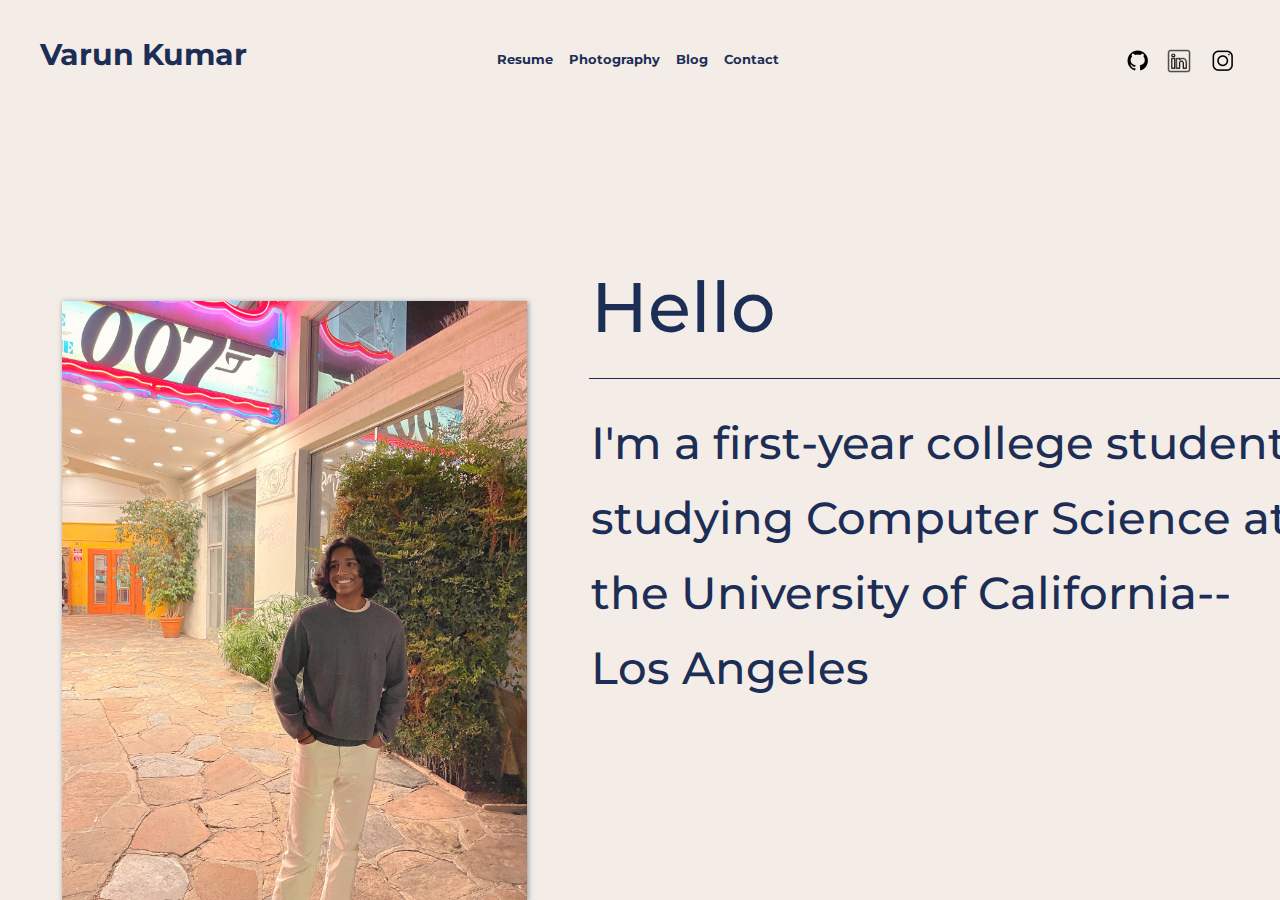
==== index.html @ e653359a "scaling" ====
<!doctype html>
<html>
<head>
	<meta charset="utf-8">
	<meta name="viewport" content="width=device-width, initial-scale=1">
	<title>Varun Kumar</title>
	<link rel="stylesheet" href="css/bootstrap.min.css">
	<link rel="stylesheet" href="css/bootstrap.css">
	<link href='https://fonts.googleapis.com/css?family=Montserrat' rel='stylesheet'>
	<style type="text/css">
	*{
		box-sizing: border-box;
	}
	html {
		background-color: #f4ece6;
	}
	h1 {
		font-size: 30px;
		text-align: center;
		color: #1c2e56;
		display: block;
		margin: 0px;
		font-family: 'Montserrat';
	}
	body {
		color:  #f4ece6;
		margin: 0;
		padding: 0;
	}
	.bio1 {
		position:absolute;
		width: 700px;
		top: 30%;
		left: 46.18%;
	}
	.bio1 h2{
		color: #1c2e56;
		font-family: 'Montserrat';
		font-size: 70px;
		line-height: 75px;
	}
	.bio {
		position:absolute;
		width: 700px;
		top: 45%;
		left: 46.18%;
	}
	.bio h2{
		color: #1c2e56;
		font-family: 'Montserrat';
		font-size: 45px;
		line-height: 75px;

	}
	.headerLine {
		position: absolute;
		width: 54%;
		height: 0px;
		border-bottom: 1px solid #1c2e56;
		top: 42%;
		right: 0%;
	}

	.footerIcons {
		display: flex;
		flex-wrap: nowrap;
		flex:  100%;
		position: absolute;
		right:  12%;
		top: 63px;
	}
	@media screen and (max-width: 991px) {
	  .footerIcons {
	   	position: absolute;
		left: 3.125%;
		top: 90px;
	  }
	}
	#icon1 {
		position: absolute;
		right: 0px !important;
		left:  0px;
		bottom:  -11px;
	}
	#icon2 {
		position: absolute;
		right: 0px !important;
		left:  40px;
		bottom:  -10.5px;
	}
	#icon3 {
		position: absolute;
		right: 0px !important;
		left:  85px;
		bottom:  -11px;
	}
	.heading1 {
		font-size: 30px;
		color: #1c2e56 !important;
		font-family: 'Montserrat';
		font-weight: bold;
		position: absolute;
		margin:  0px;
		top: 27px;
		left: 3.125%;
	}
	.heading2 {
		position: absolute;
		top: 42px;
		left:  38.194%;
	}
	.heading2 a{
		font-size: 13px;
		color: #1c2e56 !important;
		font-family: 'Montserrat';
		font-weight: bold;
	}
	.btn1 {
		position: relative;
		left:  80%;
		top:  35px;
	}
	
	@media screen and (max-width: 991px) {
	  .heading2 {
	   left: 80%;
	   top:  80px;

	  }
	  .heading2 a {
	  	font-size: 10px;
	  }
	}
	@media screen and (max-width: 400px) {
	  .heading2 {
	   left: 79%;
	   top:  80px;

	  }
	  .heading2 a {
	  	font-size: 10px;
	  }
	}
	@media screen and (max-width: 400px) {
	  .heading2 {
	   left: 79%;
	   top:  80px;

	  }
	  .heading2 a {
	  	font-size: 10px;
	  }
	}
	#mainImg {
		position:absolute;
		bottom: 0%;
		left: 4.861%;
		opacity: 93%;
		box-shadow: 1px 1px 5px lightslategray;
		/*width: 35%;
		height: 75%;
		max-width: 35%;
		maxheight: 75%;*/
	}



@media screen and (max-width: 1150px) {
	  #mainImg {
	  	width: 90%;
	  	left: 0%;
	  	margin-left: 5%;
	  	position: absolute;
	  	top: 25vw;
	  }
	  .bio {
	  	position: relative;
	  	top:  144vw;
	  	width: 80vw;
	  	left: 5%;
	  	margin: 0px 0px 0px 0px;
	  	padding: 0px 0px 50px 0px;
	  	
	  }
	  .bio h2{
	  	font-size: 2.5vw;
	  	width: 80vw;
	  	line-height: 45px;
	  	margin: 0px 0px 0px 0px;
	  	padding: 0px 0px 100px 0px;
	  	
	  }
	  .bio1 {
	  	position: relative;
	  	top:  141vw;
	  	width: 80vw;
	  	left: 5%;
	  	margin: 0px;
	  }
	  .bio1 h2{
	  	font-size: 10vw;
	  	width: 80vw;
	  	right: 0%;
	  	margin: 0px;
	  }
	  .headerLine {
	  	position: relative;
	  	top:  149vw;
	  	width: 100%;
	  }
	}
	@media screen and (max-width: 785px) {
	  #mainImg {
	  	top: 30vw;
	  }
	  .bio {
	  	top:  144vw;
	  }
	  .bio1 {
	  	top:  142vw;
}
	  .headerLine {
	  	top:  153vw;
	  }
	}

		@media screen and (max-width: 680px) {
	  #mainImg {
	  	top: 35vw;
	  }
	  .bio {
	  	top:  149vw;
	  }
	  .bio1 {
	  	top:  147vw;
	}
	  .headerLine {
	  	top:  160vw;
	  }
	}
			@media screen and (max-width: 570px) {
	  #mainImg {
	  	top: 42vw;
	  }
	  .bio {
	  	top:  152vw;
	  }
	  .bio1 {
	  	top:  150vw;
	}
	  .headerLine {
	  	top:  165vw;
	  }
	}
				@media screen and (max-width: 500px) {
	  #mainImg {
	  	top: 48vw;
	  }
	  .bio {
	  	top:  157vw;
	  }
	 	 .bio h2{
	  	font-size: 3.5vw;
	  	
	  }
	  .bio1 {
	  	top:  155vw;
	}
	  .headerLine {
	  	top:  170vw;
	  }
	}
		@media screen and (max-width: 420px) {
	  #mainImg {
	  	top: 55vw;
	  }
	  .bio {
	  	top:  160vw;
	  }
	  .bio1 {
	  	top:  158vw;
	}
	  .headerLine {
	  	top:  177vw;
	  }
	}
		@media screen and (max-width: 360px) {
	  #mainImg {
	  	top: 65vw;
	  }
	  .bio {
	  	top:  165vw;
	  }
	  .bio1 {
	  	top:  163vw;
	}
	  .headerLine {
	  	top:  187vw;
	  }
	}
/*
@media screen and (max-width: 800px) {
	  #mainImg {
	  	width: 90%;
	  	left: 0%;
	  	margin-left: 5%;
	  	position: absolute;
	  	top: 25%;
	  }
	  .bio {
	  	position: relative;
	  	top:  1180px;
	  	width: 650px;
	  	left: 5%;
	  	margin: 0px 0px 0px 0px;
	  	padding: 0px 0px 50px 0px;
	  	
	  }
	  .bio h2{
	  	font-size: 25px;
	  	width: 650px;
	  	line-height: 45px;
	  	margin: 0px 0px 0px 0px;
	  	padding: 0px 0px 100px 0px;
	  	
	  }
	  .bio1 {
	  	position: relative;
	  	top:  1120px;
	  	width: 650px;
	  	left: 5%;
	  	margin: 0px;
	  }
	  .bio1 h2{
	  	font-size: 60px;
	  	width: 650px;
	  	right: 0%;
	  	margin: 0px;
	  }
	  .headerLine {
	  	position: relative;
	  	top:  1210px;
	  	width: 100%;
	  }
	}

	@media screen and (max-width: 630px) {
	  #mainImg {
	  	width: 90%;
	  	left: 0%;
	  	margin-left: 5%;
	  	position: absolute;
	  	top: 25%;
	  }
	  .bio {
	  	position: relative;
	  	top:  980px;
	  	width: 340px;
	  	left: 5%;
	  	margin: 0px 0px 0px 0px;
	  	padding: 0px 0px 50px 0px;
	  	
	  }
	  .bio h2{
	  	font-size: 25px;
	  	width: 470px;
	  	line-height: 45px;
	  	margin: 0px 0px 0px 0px;
	  	padding: 0px 0px 100px 0px;
	  	
	  }
	  .bio1 {
	  	position: relative;
	  	top:  920px;
	  	width: 300px;
	  	left: 5%;
	  	margin: 0px;
	  }
	  .bio1 h2{
	  	font-size: 60px;
	  	width: 300px;
	  	right: 0%;
	  	margin: 0px;
	  }
	  .headerLine {
	  	position: relative;
	  	top:  1010px;
	  	width: 100%;
	  }
	}
	@media screen and (max-width: 500px) {
	  #mainImg {
	  	width: 90%;
	  	left: 0%;
	  	margin-left: 5%;
	  	position: absolute;
	  	top: 30%;
	  }
	  .bio {
	  	position: relative;
	  	top:  780px;
	  	width: 340px;
	  	left: 5%;
	  	margin: 0px 0px 0px 0px;
	  	padding: 0px 0px 50px 0px;
	  	
	  }
	  .bio h2{
	  	font-size: 17px;
	  	width: 340px;
	  	line-height: 45px;
	  	margin: 0px 0px 0px 0px;
	  	padding: 0px 0px 100px 0px;
	  	
	  }
	  .bio1 {
	  	position: relative;
	  	top:  720px;
	  	width: 300px;
	  	left: 5%;
	  	margin: 0px;
	  }
	  .bio1 h2{
	  	font-size: 50px;
	  	width: 300px;
	  	right: 0%;
	  	margin: 0px;
	  }
	  .headerLine {
	  	position: relative;
	  	top:  810px;
	  	width: 100%;
	  }
	}*//*
	@media screen and (max-width: 320px) {
	  #mainImg {
	  	width: 90%;
	  	left: 0%;
	  	margin-left: 5%;
	  	position: absolute;
	  	top: 25%;
	  }
	  .bio {
	  	position: relative;
	  	top:  780px;
	  	width: 260px;
	  	left: 5%;
	  	margin: 0px 0px 0px 0px;
	  	padding: 0px 0px 50px 0px;
	  	
	  }
	  .bio h2{
	  	font-size: 17px;
	  	width: 260px;
	  	line-height: 45px;
	  	margin: 0px 0px 0px 0px;
	  	padding: 0px 0px 100px 0px;
	  	
	  }
	  .bio1 {
	  	position: relative;
	  	top:  720px;
	  	width: 260px;
	  	left: 5%;
	  	margin: 0px;
	  }
	  .bio1 h2{
	  	font-size: 50px;
	  	width: 260px;
	  	right: 0%;
	  	margin: 0px;
	  }
	  .headerLine {
	  	position: relative;
	  	top:  810px;
	  	width: 100%;
	  }
	}*/

	@media screen and (max-width: 900px) and (max-height: 440px) and (min-height: 320px) and (min-width: 560px) {
	  #mainImg {
	  	width: 90%;
	  	left: 0%;
	  	margin-left: 5%;
	  	position: absolute;
	  	top: 70%
	  }
	  .bio {
	  	position: relative;
	  	top:  1280px;
	  	width: 650px;
	  	left: 5%;
	  	margin: 0px 0px 0px 0px;
	  	padding: 0px 0px 50px 0px;
	  	
	  }
	  .bio h2{
	  	font-size: 25px;
	  	width: 650px;
	  	line-height: 45px;
	  	margin: 0px 0px 0px 0px;
	  	padding: 0px 0px 100px 0px;
	  	
	  }
	  .bio1 {
	  	position: relative;
	  	top:  1220px;
	  	width: 650px;
	  	left: 5%;
	  	margin: 0px;
	  }
	  .bio1 h2{
	  	font-size: 60px;
	  	width: 650px;
	  	right: 0%;
	  	margin: 0px;
	  }
	  .headerLine {
	  	position: relative;
	  	top:  1310px;
	  	width: 100%;
	  }
	}
	@media screen and (min-height: 1000px) {
	  #mainImg {
	  	width: 90%;
	  	left: 0%;
	  	margin-left: 5%;
	  	position: absolute;
	  	top: 25vh;
	  }
	  .bio {
	  	position: relative;
	  	top:  160vh;
	  	width: 650px;
	  	left: 5%;
	  	margin: 0px 0px 0px 0px;
	  	padding: 0px 0px 50px 0px;
	  	
	  }
	  .bio h2{
	  	font-size: 25px;
	  	width: 650px;
	  	line-height: 45px;
	  	margin: 0px 0px 0px 0px;
	  	padding: 0px 0px 100px 0px;
	  	
	  }
	  .bio1 {
	  	position: relative;
	  	top:  155vh;
	  	width: 650px;
	  	left: 5%;
	  	margin: 0px;
	  }
	  .bio1 h2{
	  	font-size: 60px;
	  	width: 650px;
	  	right: 0%;
	  	margin: 0px;
	  }
	  .headerLine {
	  	position: relative;
	  	top:  162vh;
	  	width: 100%;
	  }
	}


	</style>
	
</head>
<body>
	<nav class="navbar navbar-expand-lg navbar-light" style="background-color: none;">
  <a class="navbar-brand heading1" href="index.html">Varun Kumar</a>
  <button class="navbar-toggler collpased btn1" type="button" data-toggle="collapse" data-target="#navbarNavAltMarkup" aria-controls="navbarNavAltMarkup" aria-expanded="false" aria-label="Toggle navigation">
    <span class="navbar-toggler-icon"></span>
  </button>
  <div class="collapse navbar-collapse" id="navbarNavAltMarkup">
    <div class="navbar-nav heading2">
      <a class="nav-item nav-link active" href="index_projects.html">Resume</a>
      <a class="nav-item nav-link" href="index_photography.html">Photography</a>
      <a class="nav-item nav-link" href="index_blog.html">Blog</a>
      <a class="nav-item nav-link" href="index_contactme.html">Contact</a>
    </div>
  </div>
</nav>
	<div class = "footerIcons">
		<a href="https://www.instagram.com/vrn_kmr/" target="_blank">
			<img id="icon3" src="instagram_logo.png" height="25px" width="25px" style="position:absolute;">
		</a>
		<a href="https://www.linkedin.com/in/varunkumar5/" target="_blank">
			<img id="icon2" src="linkedin_logo.png" height="25.8px" width="25.8px" style="position:absolute;">
		</a>
		<a href="https://github.com/vvkumar2" target="_blank">
			<img id="icon1" src="github_logo.png" height="25px" width="25px" style="position:absolute;">
		</a>
	</div>

	<div>
		<img id = "mainImg" src="IMG_0497 4.JPG" width="465px">
	</div>
	<div class="headerLine"></div>

	<div class = "bio1"><h2>Hello</h2></div>
	<div class = "bio"><h2>I'm a first-year college student studying Computer Science at the University of California-- Los Angeles</h2></div>

	 <script src="https://code.jquery.com/jquery-3.5.1.slim.min.js" integrity="sha384-DfXdz2htPH0lsSSs5nCTpuj/zy4C+OGpamoFVy38MVBnE+IbbVYUew+OrCXaRkfj" crossorigin="anonymous"></script>
	<script src="https://cdn.jsdelivr.net/npm/bootstrap@4.5.3/dist/js/bootstrap.bundle.min.js" integrity="sha384-ho+j7jyWK8fNQe+A12Hb8AhRq26LrZ/JpcUGGOn+Y7RsweNrtN/tE3MoK7ZeZDyx" crossorigin="anonymous"></script>
</body>
</html>
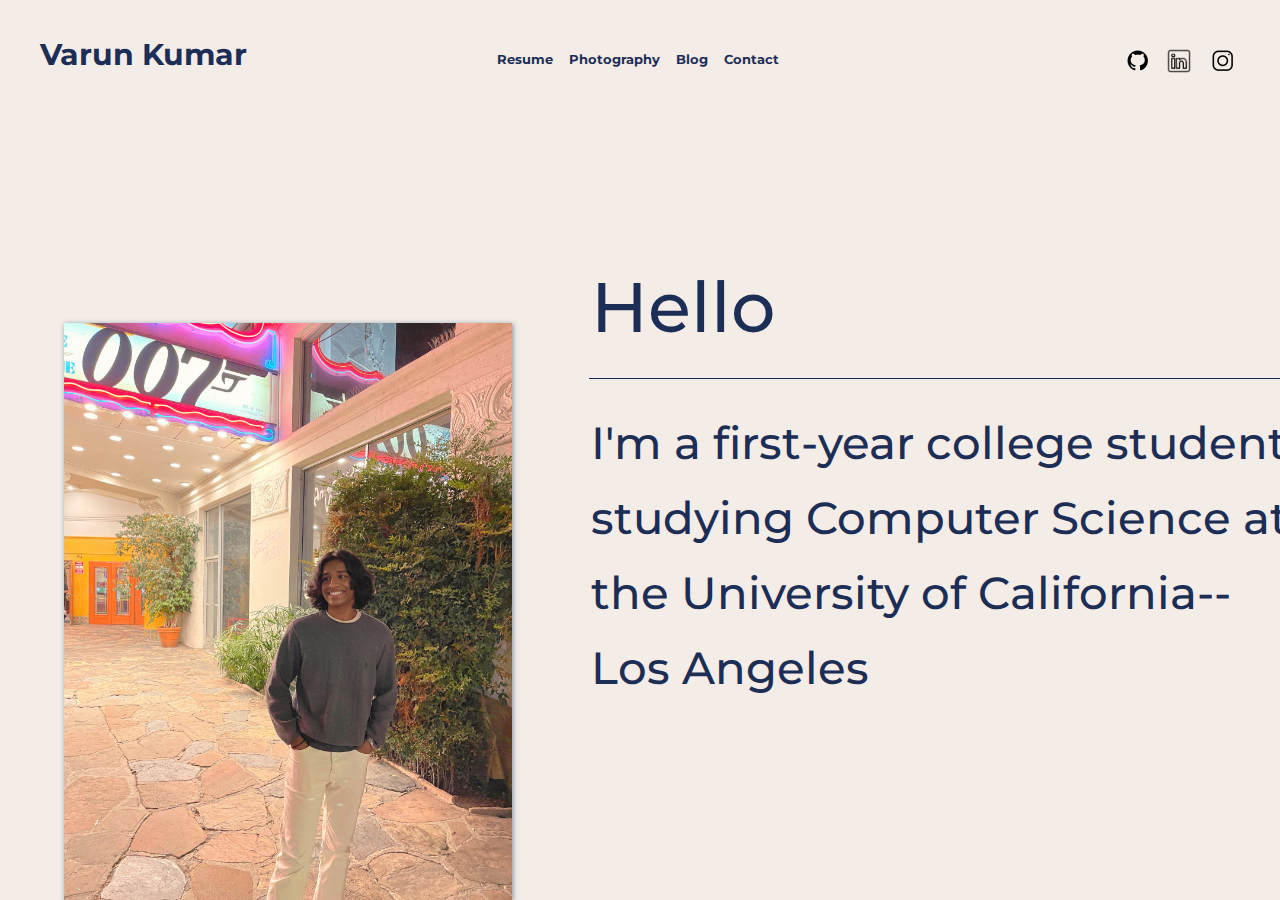
==== commit c31c1330: "sclaing" ====
--- a/index.html
+++ b/index.html
@@ -1,6 +1,16 @@
 <!doctype html>
 <html>
 <head>
+	<link rel="mask-icon" href="icon1.svg" viewbox="0 0 16 16">
+	<!-- for FF, Chrome, Opera -->
+<!-- 	<link rel="icon" type="image/png" href="/assets/favicons/favicon-16x16.png" sizes="16x16">
+	<link rel="icon" type="image/png" href="/assets/favicons/favicon-32x32.png" sizes="32x32"> -->
+
+	<!-- for IE -->
+<!-- 	<link rel="icon" type="image/x-icon" href="/assets/favicons/favicon.ico" >
+	<link rel="shortcut icon" type="image/x-icon" href="/assets/favicons/favicon.ico"/> -->
+
+
 	<meta charset="utf-8">
 	<meta name="viewport" content="width=device-width, initial-scale=1">
 	<title>Varun Kumar</title>
@@ -157,13 +167,21 @@
 		left: 4.861%;
 		opacity: 93%;
 		box-shadow: 1px 1px 5px lightslategray;
-		/*width: 35%;
-		height: 75%;
-		max-width: 35%;
-		maxheight: 75%;*/
-	}
-
-
+	/*width: 35%;
+		height: 75%;*/
+		/*max-width: 35%;*/
+		/*maxheight: 75%;*/
+	}
+
+@media screen and (min-width: 1150px) {
+	  #mainImg {
+	  	width: 35%;
+	  	left: 0%;
+	  	margin-left: 5%;
+	  	position: absolute;
+	  	bottom: 0px;
+	  }
+	}
 
 @media screen and (max-width: 1150px) {
 	  #mainImg {
@@ -205,7 +223,7 @@
 	  }
 	  .headerLine {
 	  	position: relative;
-	  	top:  149vw;
+	  	top:  150vw;
 	  	width: 100%;
 	  }
 	}
@@ -220,7 +238,7 @@
 	  	top:  142vw;
 }
 	  .headerLine {
-	  	top:  153vw;
+	  	top:  154vw;
 	  }
 	}
 
@@ -521,7 +539,7 @@
 	  	width: 100%;
 	  }
 	}
-	@media screen and (min-height: 1000px) {
+	@media screen and (min-height: 1000px) and (max-width: 1100px) {
 	  #mainImg {
 	  	width: 90%;
 	  	left: 0%;
